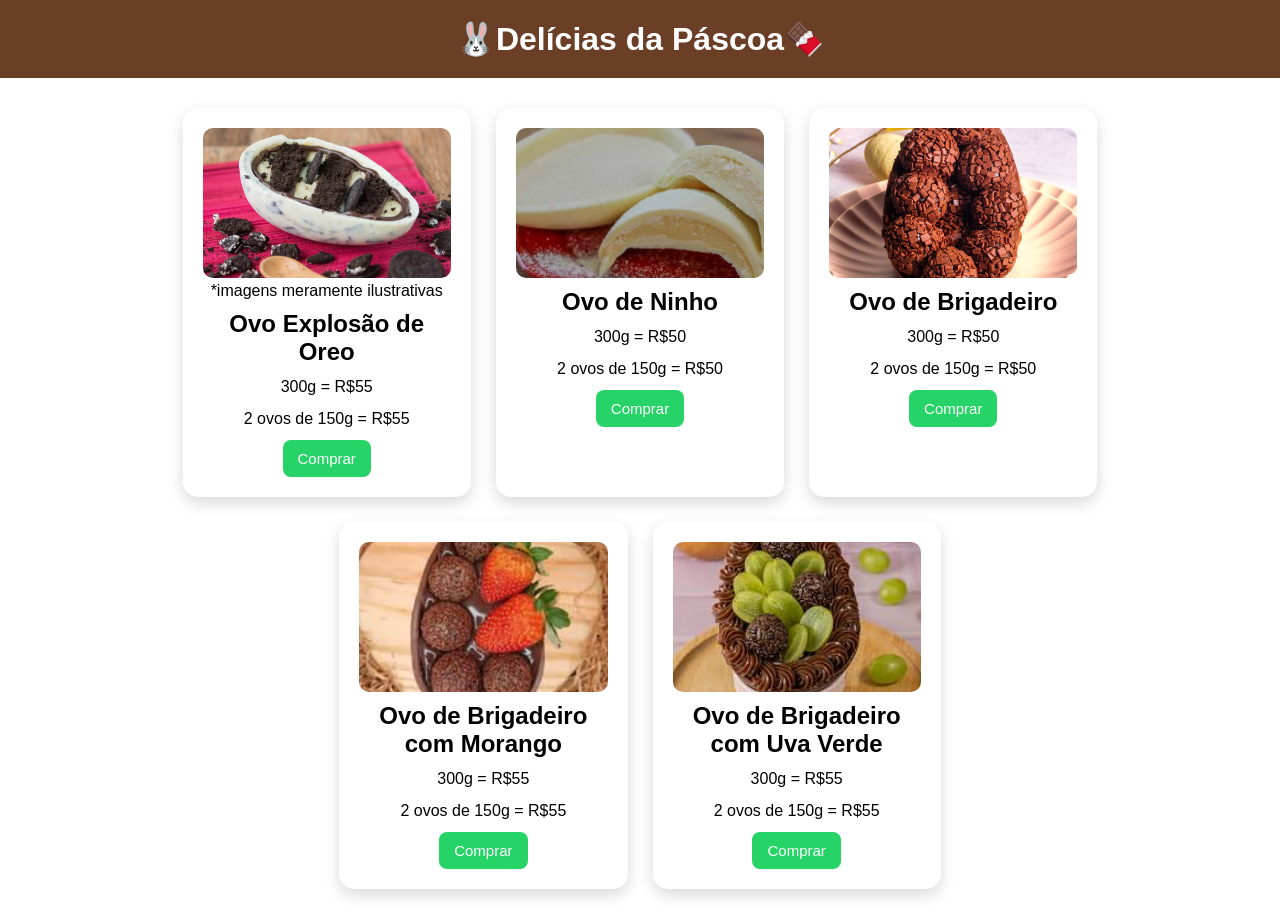
==== index.html @ 8418fb43 "Update index.html" ====
<!DOCTYPE html>
<html lang="pt-BR">

<head>
    <meta charset="UTF-8">
    <meta name="viewport" content="width=device-width, initial-scale=1.0">
    <link rel="stylesheet" href="style.css">
    <title>🐰Delícias da Páscoa🍫</title>

</head>

<body>
    <header>

        <h1>🐰Delícias da Páscoa🍫</h1>
    </header>

    <div class="produtos">

        <div class="produto">
            <label>
                <img src="assets/ovo-oreo.webp" alt="">
                <br>
                *imagens meramente ilustrativas

            </label>
            <h2>Ovo Explosão de Oreo</h2>
            <p>300g = R$55</p>
            <p>2 ovos de 150g = R$55</p>
            <a href="https://wa.me/5527999699243?text=Quero%20o%20Ovo%20Explosão%20de%20Oreo">
                <button>Comprar</button>
            </a>
        </div>

        <div class="produto">
            <img src="assets/ovo-ninho.webp" alt="">
            <h2>Ovo de Ninho</h2>
            <p>300g = R$50</p>
            <p>2 ovos de 150g = R$50</p>
            <a href="https://wa.me/5527999699243?text=Quero%20o%20Ovo%20de%20Ninho">
                <button>Comprar</button>
            </a>
        </div>

        <div class="produto">
            <img src="assets/ovo-brigadeiro.webp" alt="">
            <h2>Ovo de Brigadeiro</h2>
            <p>300g = R$50</p>
            <p>2 ovos de 150g = R$50</p>
            <a href="https://wa.me/5527999699243?text=Quero%20o%20Ovo%20de%20Brigadeiro">
                <button>Comprar</button>
            </a>
        </div>

        <div class="produto">
            <img src="assets/ovo-morango.webp" alt="">
            <h2>Ovo de Brigadeiro com Morango</h2>
            <p>300g = R$55</p>
            <p>2 ovos de 150g = R$55</p>
            <a href="https://wa.me/5527999699243?text=Quero%20o%20Ovo%20de%20Brigadeiro%20com%20Morango">
                <button>Comprar</button>
            </a>
        </div>

        <div class="produto">
            <img src="assets/ovo-uva-verde.webp" alt="">
            <h2>Ovo de Brigadeiro com Uva Verde</h2>
            <p>300g = R$55</p>
            <p>2 ovos de 150g = R$55</p>
            <a href="https://wa.me/5527999699243?text=Quero%20o%20Ovo%20de%20Brigadeiro%20com%20Uva">
                <button>Comprar</button>
            </a>
        </div>
            </a>
        </div>

    </div>

</body>
<script src="scripts.js"></script>

</html>
---- style.css ----
*{
    margin:0;
    padding: 0;
    box-sizing: border-box;
}

body{
font-family: Arial, sans-serif;
text-align:center;
width: 100vw;
height: 100vh;


/* fundo pastel suave */
background: linear-gradient(135deg,#fffaf5,#fdf6ff,#f1f7ff);

/* textura suave */
background-image:
radial-gradient(circle at 20% 30%, rgba(255,182,193,0.2) 20px, transparent 21px),
radial-gradient(circle at 70% 40%, rgba(173,216,230,0.2) 20px, transparent 21px),
radial-gradient(circle at 40% 70%, rgba(255,228,181,0.2) 20px, transparent 21px);
}

h1{
background:#6b3e26;
color:white;
padding:20px;
margin:0;
}

.produtos{
display:flex;
justify-content:center;
flex-wrap:wrap;
gap:25px;
padding:30px;
max-width:1000px;
margin:auto;
}
img{
width:100%;
height:150px;
object-fit:cover;
border-radius:10px;
}

.produto{
background:white;
flex: 0 1 calc(33.33% - 25px);
padding:20px;
border-radius:15px;
box-shadow:0 6px 15px rgba(0,0,0,0.15);

display:flex;
flex-direction:column;
gap:10px;
}
.produto p{
margin:2px 0;
}
button{
background:#25D366;
color:white;
border:none;
padding:10px 15px;
border-radius:8px;
cursor:pointer;
font-size:15px;
}

button:hover{
background:#1ebe5d;
}

@media (max-width:700px){
.produto{
flex: 0 1 100%;
}
}
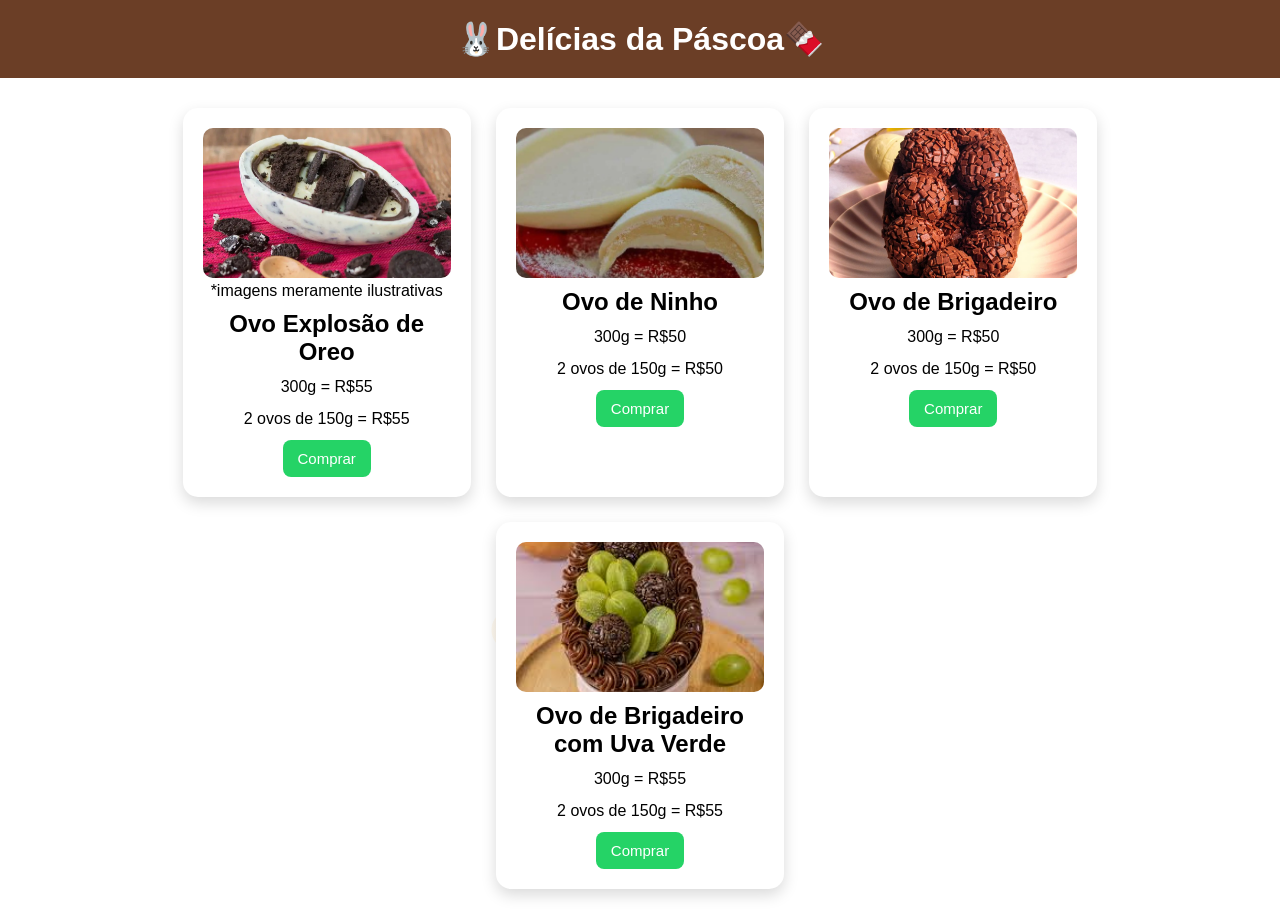
==== commit 4c511d2d: "Remove 'Ovo de Brigadeiro com Morango' section Removed the 'Ovo de Brigadeiro com Morango' product s" ====
--- a/index.html
+++ b/index.html
@@ -50,16 +50,7 @@
             <a href="https://wa.me/5527999699243?text=Quero%20o%20Ovo%20de%20Brigadeiro">
                 <button>Comprar</button>
             </a>
-        </div>
-
-        <div class="produto">
-            <img src="assets/ovo-morango.webp" alt="">
-            <h2>Ovo de Brigadeiro com Morango</h2>
-            <p>300g = R$55</p>
-            <p>2 ovos de 150g = R$55</p>
-            <a href="https://wa.me/5527999699243?text=Quero%20o%20Ovo%20de%20Brigadeiro%20com%20Morango">
-                <button>Comprar</button>
-            </a>
+        
         </div>
 
         <div class="produto">
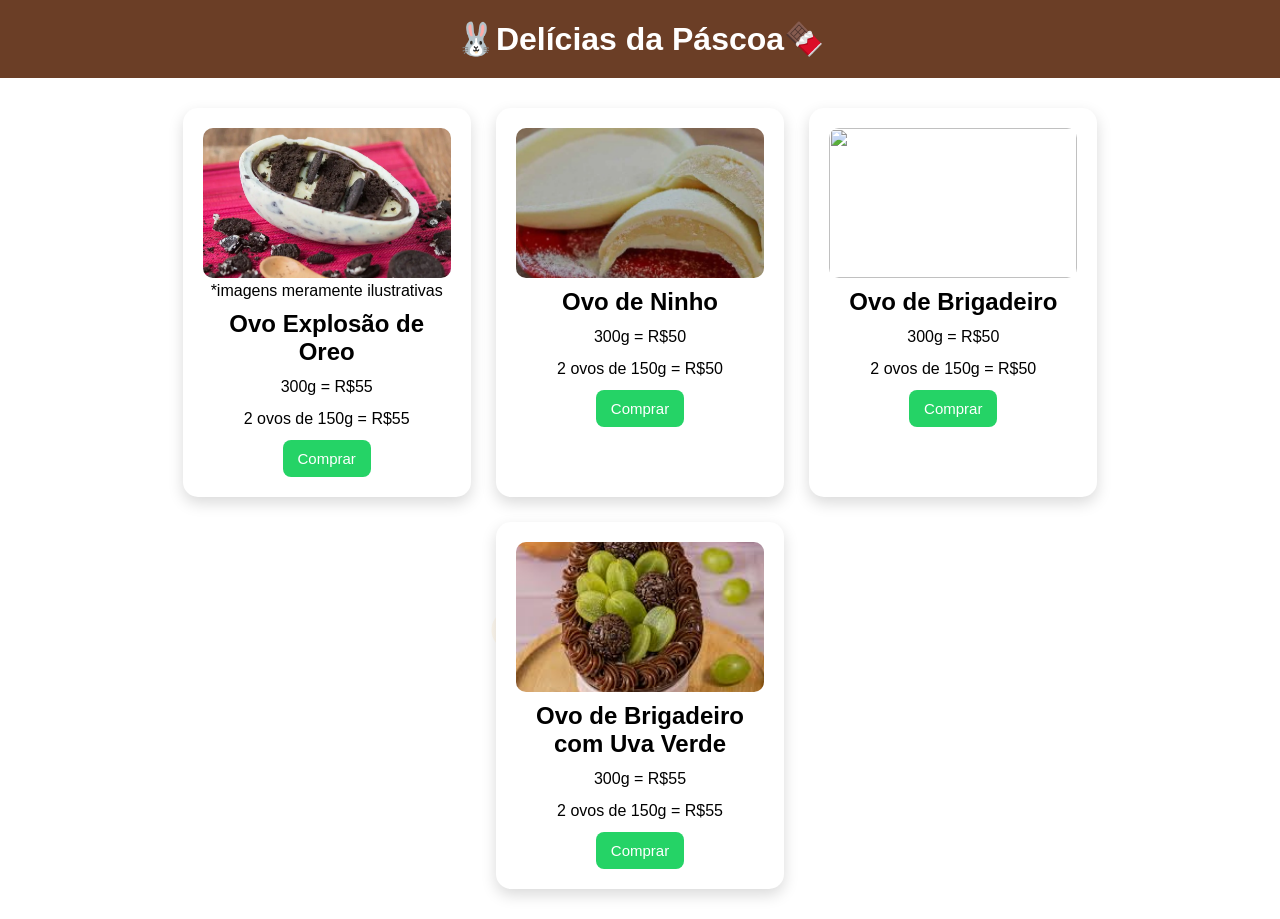
==== commit 7af4087d: "Update index.html" ====
--- a/index.html
+++ b/index.html
@@ -43,7 +43,7 @@
         </div>
 
         <div class="produto">
-            <img src="assets/ovo-brigadeiro.webp" alt="">
+            <img src="assets/assets/961c6da3-3724-47fc-bab4-c9020cc85af0.jpg" alt="">
             <h2>Ovo de Brigadeiro</h2>
             <p>300g = R$50</p>
             <p>2 ovos de 150g = R$50</p>
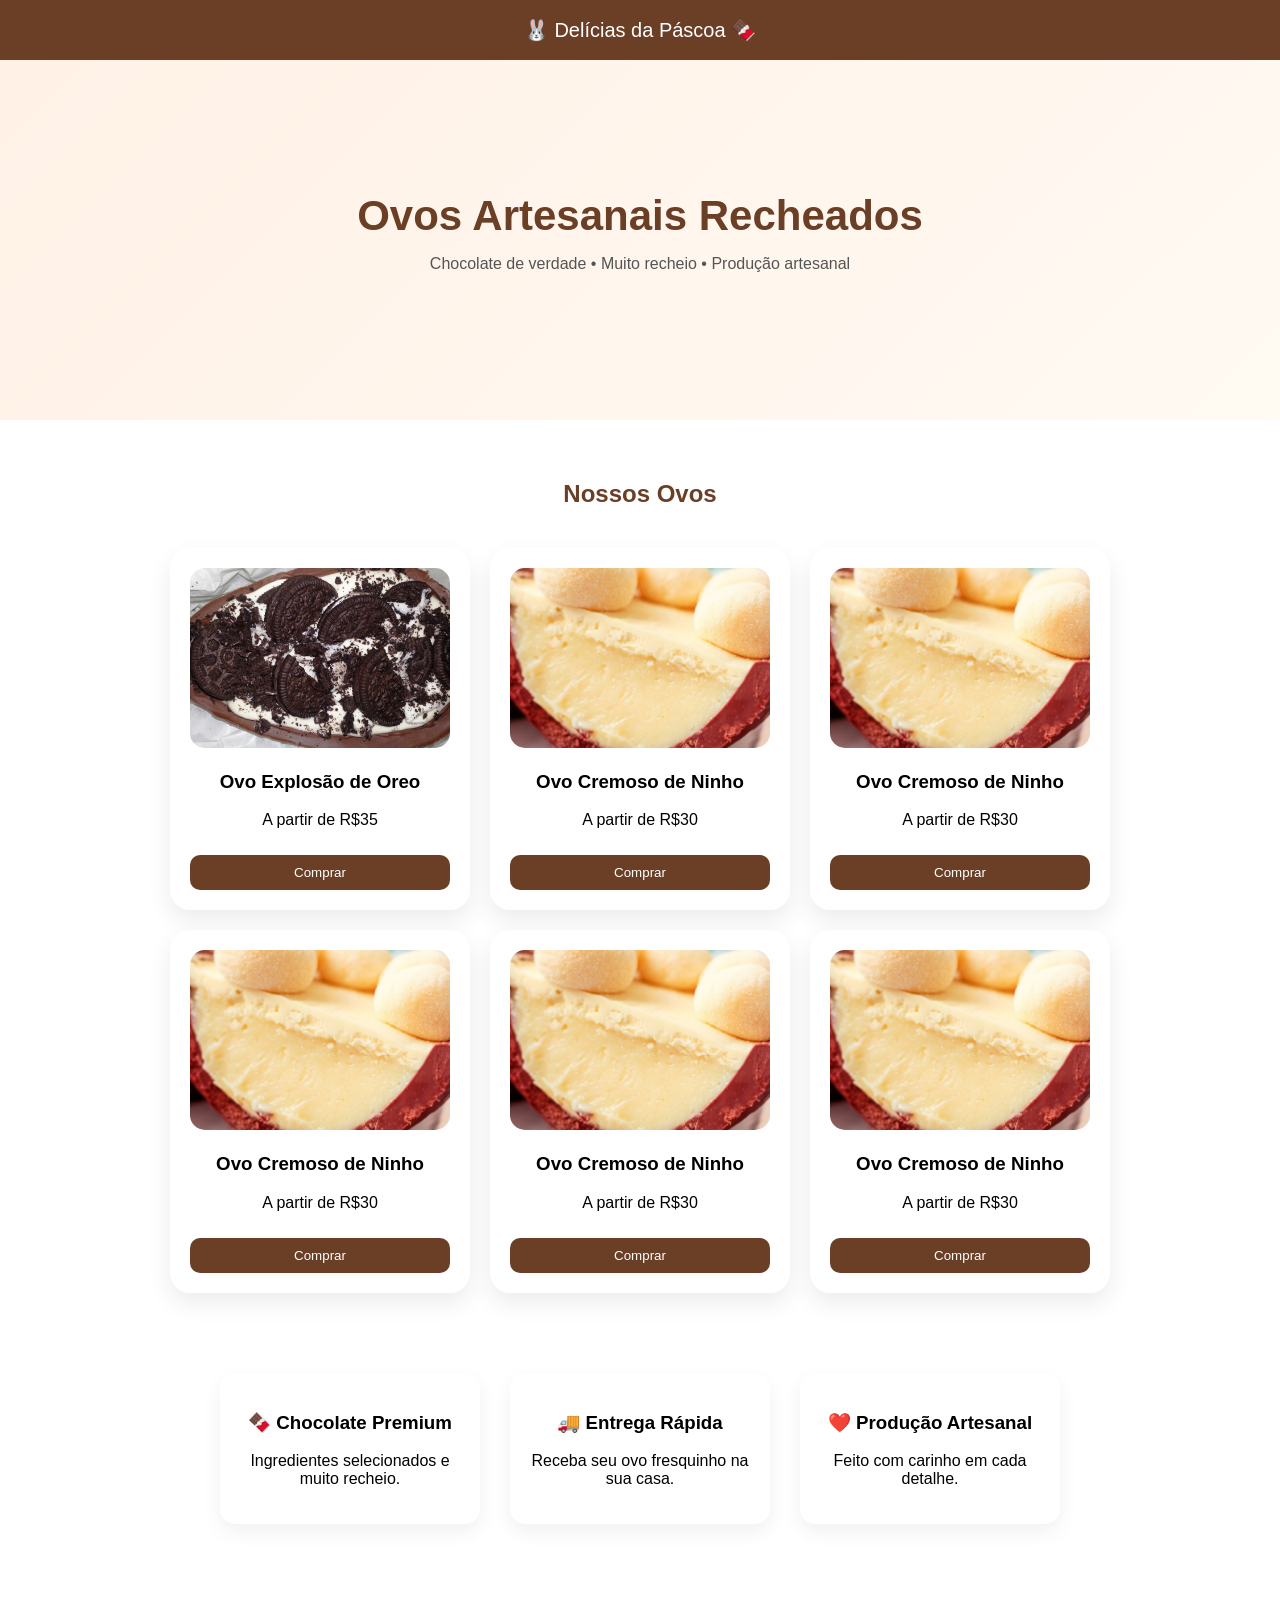
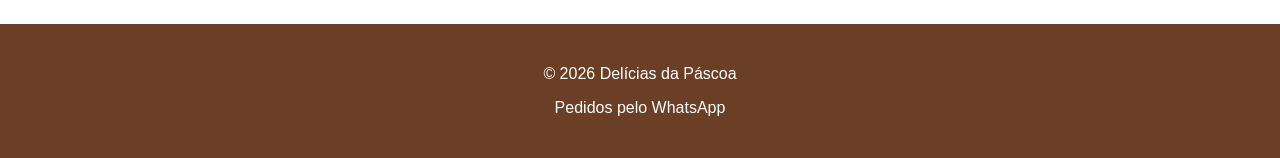
==== commit 864df199: "Update geral no site, implementação de carrinho, localstorage e paginas separadas por ovo" ====
--- a/index.html
+++ b/index.html
@@ -1,73 +1,100 @@
 <!DOCTYPE html>
+
 <html lang="pt-BR">
 
 <head>
     <meta charset="UTF-8">
-    <meta name="viewport" content="width=device-width, initial-scale=1.0">
+    <title>🐰 Delícias da Páscoa 🍫</title>
     <link rel="stylesheet" href="style.css">
-    <title>🐰Delícias da Páscoa🍫</title>
-
 </head>
 
 <body>
-    <header>
 
-        <h1>🐰Delícias da Páscoa🍫</h1>
+    <header class="topo">
+        🐰 Delícias da Páscoa 🍫
     </header>
+    <main>
 
-    <div class="produtos">
+        <section class="banner">
+            <h1>Ovos Artesanais Recheados</h1>
+            <p>Chocolate de verdade • Muito recheio • Produção artesanal</p>
+           
+        </section>
 
-        <div class="produto">
-            <label>
-                <img src="assets/ovo-oreo.webp" alt="">
-                <br>
-                *imagens meramente ilustrativas
+        <h2 id="produtos" class="titulo">Nossos Ovos</h2>
 
-            </label>
-            <h2>Ovo Explosão de Oreo</h2>
-            <p>300g = R$55</p>
-            <p>2 ovos de 150g = R$55</p>
-            <a href="https://wa.me/5527999699243?text=Quero%20o%20Ovo%20Explosão%20de%20Oreo">
-                <button>Comprar</button>
-            </a>
-        </div>
+        <section class="produtos">
 
-        <div class="produto">
-            <img src="assets/ovo-ninho.webp" alt="">
-            <h2>Ovo de Ninho</h2>
-            <p>300g = R$50</p>
-            <p>2 ovos de 150g = R$50</p>
-            <a href="https://wa.me/5527999699243?text=Quero%20o%20Ovo%20de%20Ninho">
-                <button>Comprar</button>
-            </a>
-        </div>
+            <div class="produto">
+                <img src="assets/ovo-de-oreo.jpg">
+                <h3>Ovo Explosão de Oreo</h3>
+                <p>A partir de R$35</p>
+                <a href="oreo.html"><button>Comprar</button></a>
+            </div>
 
-        <div class="produto">
-            <img src="assets/assets/961c6da3-3724-47fc-bab4-c9020cc85af0.jpg" alt="">
-            <h2>Ovo de Brigadeiro</h2>
-            <p>300g = R$50</p>
-            <p>2 ovos de 150g = R$50</p>
-            <a href="https://wa.me/5527999699243?text=Quero%20o%20Ovo%20de%20Brigadeiro">
-                <button>Comprar</button>
-            </a>
-        
-        </div>
+            <div class="produto">
+                <img src="assets/ovo-de-ninho.jpg">
+                <h3>Ovo Cremoso de Ninho</h3>
+                <p>A partir de R$30</p>
+                <a href="ninho.html"><button>Comprar</button></a>
+            </div>
 
-        <div class="produto">
-            <img src="assets/ovo-uva-verde.webp" alt="">
-            <h2>Ovo de Brigadeiro com Uva Verde</h2>
-            <p>300g = R$55</p>
-            <p>2 ovos de 150g = R$55</p>
-            <a href="https://wa.me/5527999699243?text=Quero%20o%20Ovo%20de%20Brigadeiro%20com%20Uva">
-                <button>Comprar</button>
-            </a>
-        </div>
-            </a>
-        </div>
+            <div class="produto">
+                <img src="assets/ovo-de-ninho.jpg">
+                <h3>Ovo Cremoso de Ninho</h3>
+                <p>A partir de R$30</p>
+                <a href="ninho.html"><button>Comprar</button></a>
+            </div>
 
-    </div>
+            <div class="produto">
+                <img src="assets/ovo-de-ninho.jpg">
+                <h3>Ovo Cremoso de Ninho</h3>
+                <p>A partir de R$30</p>
+                <a href="ninho.html"><button>Comprar</button></a>
+            </div>
+
+
+            <div class="produto">
+                <img src="assets/ovo-de-ninho.jpg">
+                <h3>Ovo Cremoso de Ninho</h3>
+                <p>A partir de R$30</p>
+                <a href="ninho.html"><button>Comprar</button></a>
+            </div>
+
+            <div class="produto">
+                <img src="assets/ovo-de-ninho.jpg">
+                <h3>Ovo Cremoso de Ninho</h3>
+                <p>A partir de R$30</p>
+                <a href="ninho.html"><button>Comprar</button></a>
+            </div>
+
+
+        </section>
+
+        <section class="vantagens">
+
+            <div class="vantagem">
+                <h3>🍫 Chocolate Premium</h3>
+                <p>Ingredientes selecionados e muito recheio.</p>
+            </div>
+
+            <div class="vantagem">
+                <h3>🚚 Entrega Rápida</h3>
+                <p>Receba seu ovo fresquinho na sua casa.</p>
+            </div>
+
+            <div class="vantagem">
+                <h3>❤️ Produção Artesanal</h3>
+                <p>Feito com carinho em cada detalhe.</p>
+            </div>
+
+        </section>
+    </main>
+    <footer class="rodape">
+        <p>© 2026 Delícias da Páscoa</p>
+        <p>Pedidos pelo WhatsApp</p>
+    </footer>
 
 </body>
-<script src="scripts.js"></script>
 
-</html>
+</html>
--- a/style.css
+++ b/style.css
@@ -1,79 +1,330 @@
-*{
-    margin:0;
-    padding: 0;
-    box-sizing: border-box;
+html, body{
+margin:0;
+padding:0;
+height:100%;
+font-family: Arial, Helvetica, sans-serif;
 }
 
 body{
-font-family: Arial, sans-serif;
-text-align:center;
-width: 100vw;
-height: 100vh;
-
-
-/* fundo pastel suave */
-background: linear-gradient(135deg,#fffaf5,#fdf6ff,#f1f7ff);
-
-/* textura suave */
-background-image:
-radial-gradient(circle at 20% 30%, rgba(255,182,193,0.2) 20px, transparent 21px),
-radial-gradient(circle at 70% 40%, rgba(173,216,230,0.2) 20px, transparent 21px),
-radial-gradient(circle at 40% 70%, rgba(255,228,181,0.2) 20px, transparent 21px);
-}
-
-h1{
-background:#6b3e26;
-color:white;
-padding:20px;
+display:flex;
+flex-direction:column;
+min-height:100vh;
+}
+main{
+flex:1;
+}
+footer{
+margin-top:auto;
+}
+
+/* HEADER */
+.topo{
+background:#6b3e26;
+color:white;
+padding:18px;
+text-align:center;
+font-size:20px;
+}
+
+/* BANNER */
+.banner{
+height:360px;
+display:flex;
+flex-direction:column;
+justify-content:center;
+align-items:center;
+text-align:center;
+background: linear-gradient(135deg,#fff1e6,#fffaf3);
+}
+
+.banner h1{
+font-size:42px;
+color:#6b3e26;
 margin:0;
 }
 
+.banner p{
+margin:15px 0;
+color:#555;
+}
+
+.banner button{
+background:#6b3e26;
+color:white;
+border:none;
+padding:15px 30px;
+border-radius:12px;
+font-size:16px;
+cursor:pointer;
+}
+
+/* TITULO */
+.titulo{
+text-align:center;
+margin-top:60px;
+color:#6b3e26;
+}
+
+/* PRODUTOS */
+
 .produtos{
-display:flex;
-justify-content:center;
+display:grid;
+grid-template-columns: repeat(3, 1fr);
+gap:40px;
+max-width:1100px;
+margin:auto;
+padding:40px;
+}
+
+
+.produto{
+background:white;
+padding:20px;
+border-radius:20px;
+width:260px;
+box-shadow:0 10px 25px rgba(0,0,0,0.08);
+text-align:center;
+transition:.3s;
+}
+
+.produto:hover{
+transform:translateY(-8px);
+}
+
+.produto img{
+width:100%;
+height:180px;
+object-fit:cover;
+border-radius:15px;
+}
+
+.produto button{
+margin-top:10px;
+background:#6b3e26;
+color:white;
+border:none;
+padding:10px 20px;
+border-radius:10px;
+cursor:pointer;
+}
+
+/* VANTAGENS */
+.vantagens{
+display:flex;
+justify-content:center;
+gap:30px;
+padding:60px;
 flex-wrap:wrap;
-gap:25px;
+}
+
+.vantagem{
+background:white;
+padding:20px;
+border-radius:15px;
+width:220px;
+box-shadow:0 8px 20px rgba(0,0,0,0.06);
+text-align:center;
+}
+
+/* RODAPÉ */
+.rodape{
+background:#6b3e26;
+color:white;
+text-align:center;
+padding:25px;
+margin-top:40px;
+}
+
+header{
+background:#6b3e26;
+color:white;
+padding:20px;
+text-align:center;
+}
+
+.produtos{
+display:flex;
+gap:20px;
+padding:20px;
+justify-content:center;
+flex-wrap:wrap;
+}
+
+.card{
+display:flex;
+gap:40px;
+max-width:900px;
+margin:40px auto;
+background:white;
 padding:30px;
+border-radius:25px;
+box-shadow:0 15px 35px rgba(0,0,0,0.08);
+align-items:center;
+}
+
+.card img{
+width:100%;
+height:320px;
+object-fit:cover;
+border-radius:20px;
+}
+
+button{
+padding:10px;
+border:none;
+background:#6b3e26;
+color:white;
+border-radius:8px;
+cursor:pointer;
+width:100%;
+margin-top:10px;
+}
+
+.carrinho{
+position:fixed;
+right:0;
+top:0;
+width:300px;
+height:100%;
+background:white;
+box-shadow:-5px 0 15px rgba(0,0,0,0.3);
+padding:15px;
+overflow:auto;
+}
+
+.carrinho-btn{
+position:fixed;
+bottom:80px;
+right:25px;
+background:#6b3e26;
+color:white;
+width:65px;
+height:65px;
+border-radius:50%;
+display:flex;
+align-items:center;
+justify-content:center;
+font-size:28px;
+cursor:pointer;
+box-shadow:0 5px 15px rgba(0,0,0,0.3);
+z-index:999;
+}
+
+.carrinho-contador{
+position:absolute;
+top:-5px;
+right:-5px;
+background:red;
+color:white;
+font-size:14px;
+width:22px;
+height:22px;
+border-radius:50%;
+display:flex;
+align-items:center;
+justify-content:center;
+}
+
+.carrinho-painel{
+position:fixed;
+top:0;
+right:-350px;
+width:320px;
+height:100%;
+background:white;
+box-shadow:-5px 0 20px rgba(0,0,0,0.3);
+padding:20px;
+transition:.4s;
+z-index:998;
+overflow:auto;
+}
+
+.produto-detalhe{
+display:flex;
+gap:50px;
 max-width:1000px;
-margin:auto;
-}
-img{
+margin:60px auto;
+background:white;
+padding:40px;
+border-radius:25px;
+box-shadow:0 20px 40px rgba(0,0,0,0.08);
+align-items:center;
+}
+
+.produto-imagem{
+flex:1;
+}
+
+.produto-imagem img{
 width:100%;
-height:150px;
+height:380px;
 object-fit:cover;
+border-radius:20px;
+}
+
+.produto-info{
+flex:1;
+display:flex;
+flex-direction:column;
+gap:12px;
+}
+
+.produto-info h1{
+font-size:34px;
+color:#6b3e26;
+min-height:70px;
+}
+
+.produto-info select,
+.produto-info input{
+padding:12px;
+font-size:16px;
+border-radius:8px;
+border:1px solid #ccc;
+}
+
+.extras label{
+display:block;
+font-size:18px;
+margin-top:5px;
+}
+.extras{
+display:flex;
+flex-direction:column;
+gap:5px;
+}
+
+.btn-add{
+background:#6b3e26;
+color:white;
+border:none;
+padding:14px;
+border-radius:12px;
+cursor:pointer;
+font-size:16px;
+margin-top:10px;
+}
+
+.btn-voltar{
+background:#999;
+color:white;
+border:none;
+padding:12px;
 border-radius:10px;
-}
-
-.produto{
-background:white;
-flex: 0 1 calc(33.33% - 25px);
-padding:20px;
-border-radius:15px;
-box-shadow:0 6px 15px rgba(0,0,0,0.15);
-
-display:flex;
-flex-direction:column;
-gap:10px;
-}
-.produto p{
-margin:2px 0;
-}
-button{
-background:#25D366;
-color:white;
-border:none;
-padding:10px 15px;
-border-radius:8px;
-cursor:pointer;
-font-size:15px;
-}
-
-button:hover{
-background:#1ebe5d;
-}
-
-@media (max-width:700px){
-.produto{
-flex: 0 1 100%;
+margin-top:10px;
+cursor:pointer;
+}
+@media (max-width:900px){
+.produtos{
+grid-template-columns: repeat(2, 1fr);
+}
+.produto-detalhe{
+flex-direction:column;
+}
+}
+
+@media (max-width:600px){
+.produtos{
+grid-template-columns: 1fr;
 }
 }
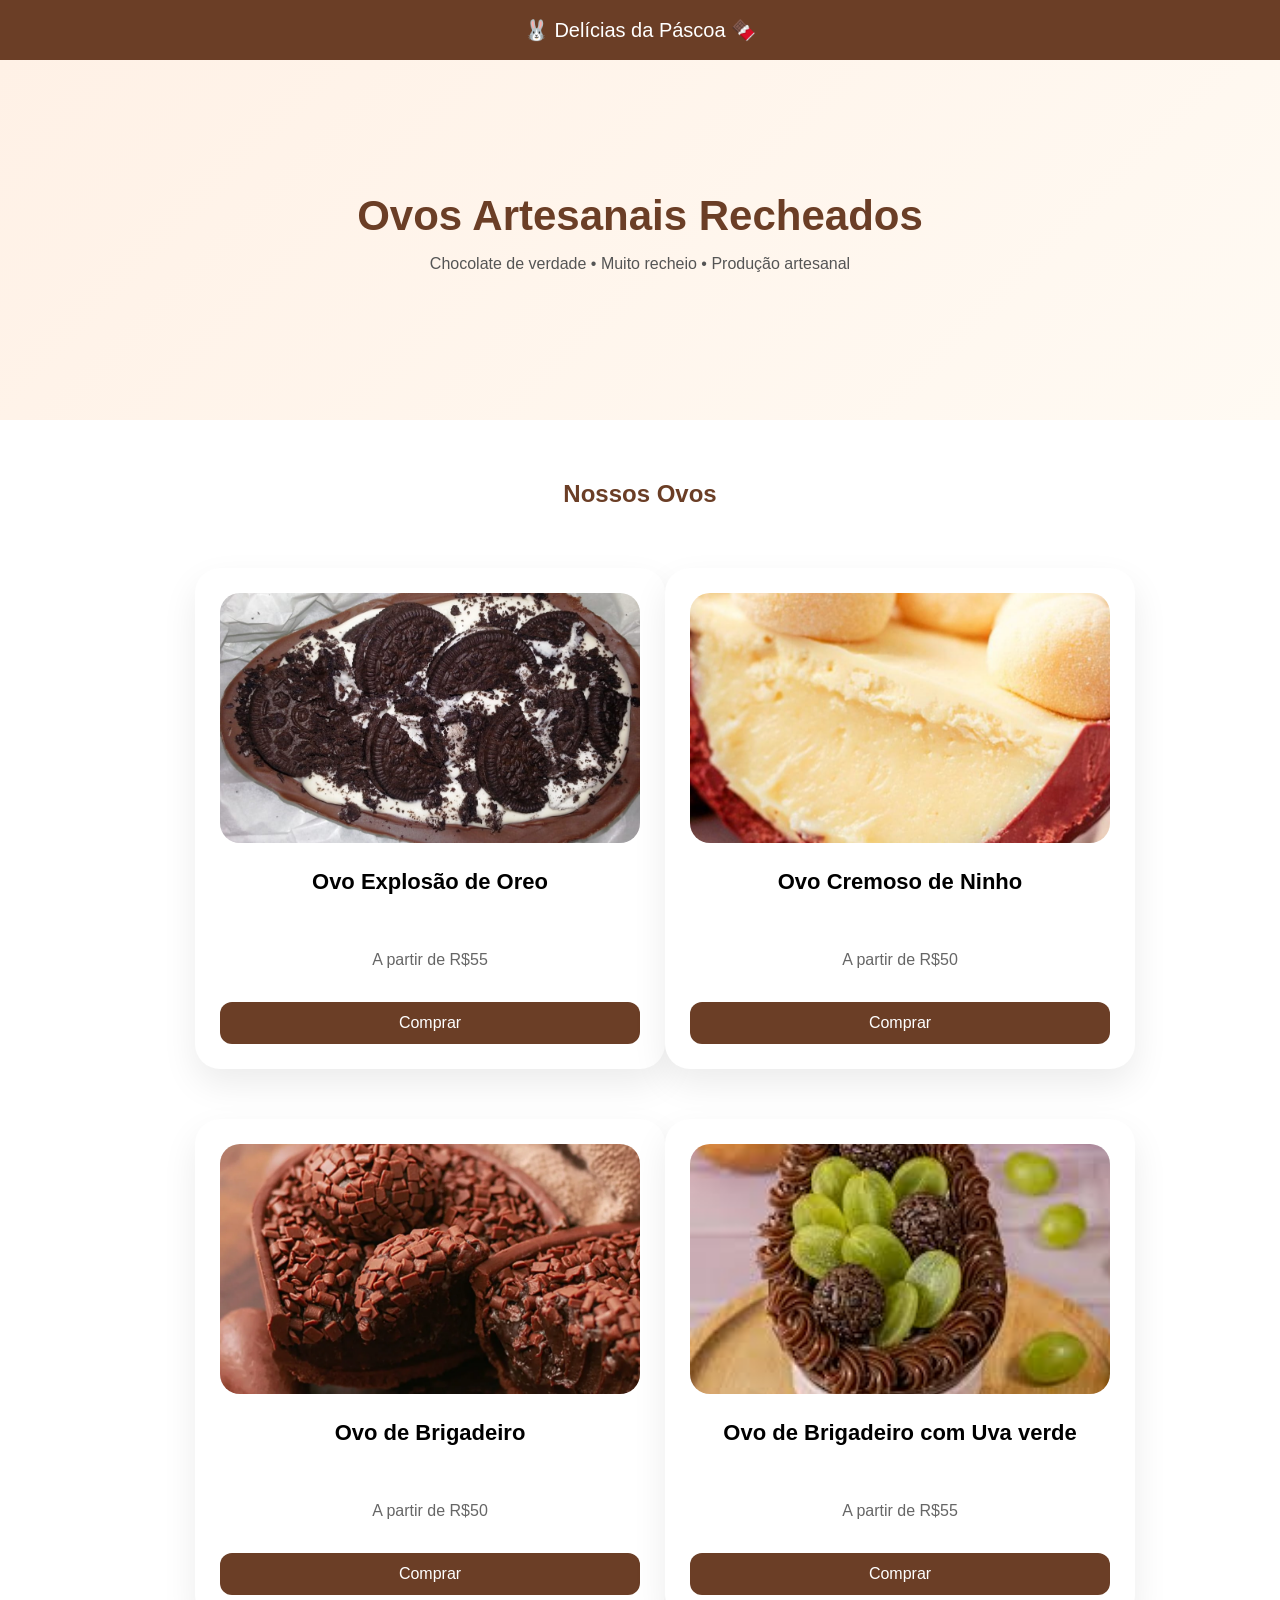
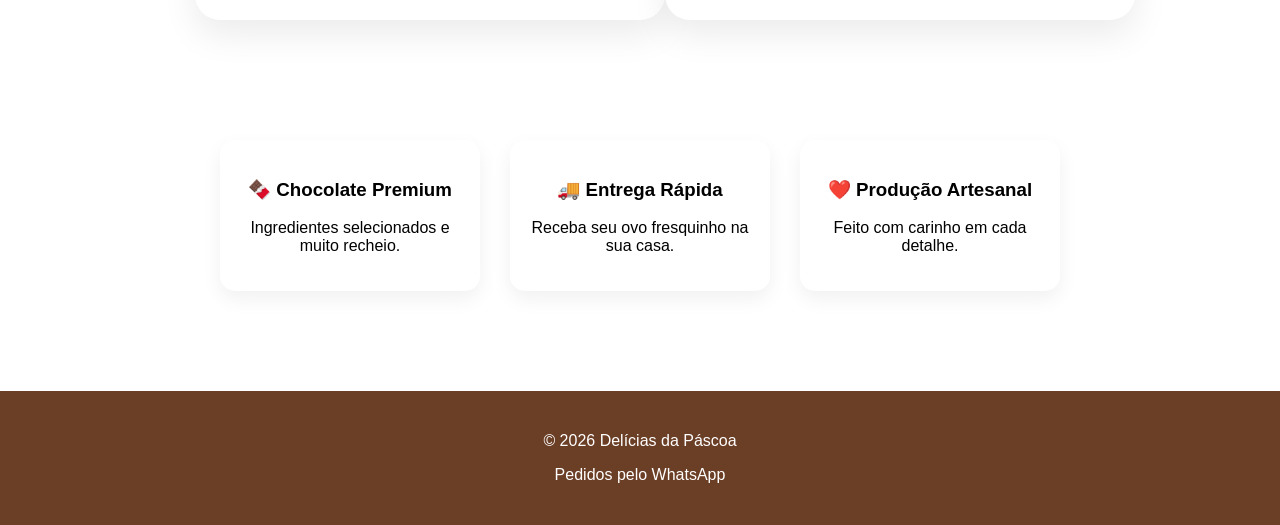
==== commit ab985b85: "Update, produtos acertados, funcao para  limitar quantidade de ovos, index reformulado e preços conc" ====
--- a/index.html
+++ b/index.html
@@ -28,46 +28,33 @@
             <div class="produto">
                 <img src="assets/ovo-de-oreo.jpg">
                 <h3>Ovo Explosão de Oreo</h3>
-                <p>A partir de R$35</p>
+                <p>A partir de R$55</p>
                 <a href="oreo.html"><button>Comprar</button></a>
             </div>
 
             <div class="produto">
                 <img src="assets/ovo-de-ninho.jpg">
                 <h3>Ovo Cremoso de Ninho</h3>
-                <p>A partir de R$30</p>
+                <p>A partir de R$50</p>
                 <a href="ninho.html"><button>Comprar</button></a>
             </div>
 
             <div class="produto">
-                <img src="assets/ovo-de-ninho.jpg">
-                <h3>Ovo Cremoso de Ninho</h3>
-                <p>A partir de R$30</p>
-                <a href="ninho.html"><button>Comprar</button></a>
+                <img src="assets/ovo-de-brigadeiro.webp">
+                <h3>Ovo de Brigadeiro</h3>
+                <p>A partir de R$50</p>
+                <a href="brigadeiro.html"><button>Comprar</button></a>
             </div>
 
             <div class="produto">
-                <img src="assets/ovo-de-ninho.jpg">
-                <h3>Ovo Cremoso de Ninho</h3>
-                <p>A partir de R$30</p>
-                <a href="ninho.html"><button>Comprar</button></a>
+                <img src="assets/ovo-uva-verde.webp">
+                <h3>Ovo de Brigadeiro com Uva verde</h3>
+                <p>A partir de R$55</p>
+                <a href="uva-verde.html"><button>Comprar</button></a>
             </div>
 
 
-            <div class="produto">
-                <img src="assets/ovo-de-ninho.jpg">
-                <h3>Ovo Cremoso de Ninho</h3>
-                <p>A partir de R$30</p>
-                <a href="ninho.html"><button>Comprar</button></a>
-            </div>
-
-            <div class="produto">
-                <img src="assets/ovo-de-ninho.jpg">
-                <h3>Ovo Cremoso de Ninho</h3>
-                <p>A partir de R$30</p>
-                <a href="ninho.html"><button>Comprar</button></a>
-            </div>
-
+            
 
         </section>
 
--- a/style.css
+++ b/style.css
@@ -69,20 +69,18 @@
 
 .produtos{
 display:grid;
-grid-template-columns: repeat(3, 1fr);
-gap:40px;
-max-width:1100px;
-margin:auto;
-padding:40px;
-}
-
+grid-template-columns: repeat(2, 420px); /* ⭐ largura padrão */
+justify-content:center;
+gap:50px;
+margin:60px auto;
+}
 
 .produto{
-background:white;
-padding:20px;
-border-radius:20px;
-width:260px;
-box-shadow:0 10px 25px rgba(0,0,0,0.08);
+width:100%;
+background:white;
+padding:25px;
+border-radius:25px;
+box-shadow:0 15px 35px rgba(0,0,0,0.08);
 text-align:center;
 transition:.3s;
 }
@@ -93,18 +91,29 @@
 
 .produto img{
 width:100%;
-height:180px;
+height:250px;
 object-fit:cover;
-border-radius:15px;
+border-radius:20px;
+}
+
+.produto h3{
+font-size:22px;
+min-height:60px;   /* ⭐ reserva espaço */
+}
+
+.produto p{
+min-height:20px;
+color:#666;
 }
 
 .produto button{
-margin-top:10px;
-background:#6b3e26;
-color:white;
-border:none;
-padding:10px 20px;
-border-radius:10px;
+margin-top:15px;
+padding:12px;
+font-size:16px;
+border:none;
+border-radius:12px;
+background:#6b3e26;
+color:white;
 cursor:pointer;
 }
 
@@ -142,13 +151,7 @@
 text-align:center;
 }
 
-.produtos{
-display:flex;
-gap:20px;
-padding:20px;
-justify-content:center;
-flex-wrap:wrap;
-}
+ 
 
 .card{
 display:flex;
@@ -238,7 +241,7 @@
 z-index:998;
 overflow:auto;
 }
-
+/*PAGINAS MENORES*/
 .produto-detalhe{
 display:flex;
 gap:50px;
@@ -282,6 +285,9 @@
 border-radius:8px;
 border:1px solid #ccc;
 }
+input[type=number]::-webkit-inner-spin-button{
+opacity:0.5;
+}
 
 .extras label{
 display:block;
